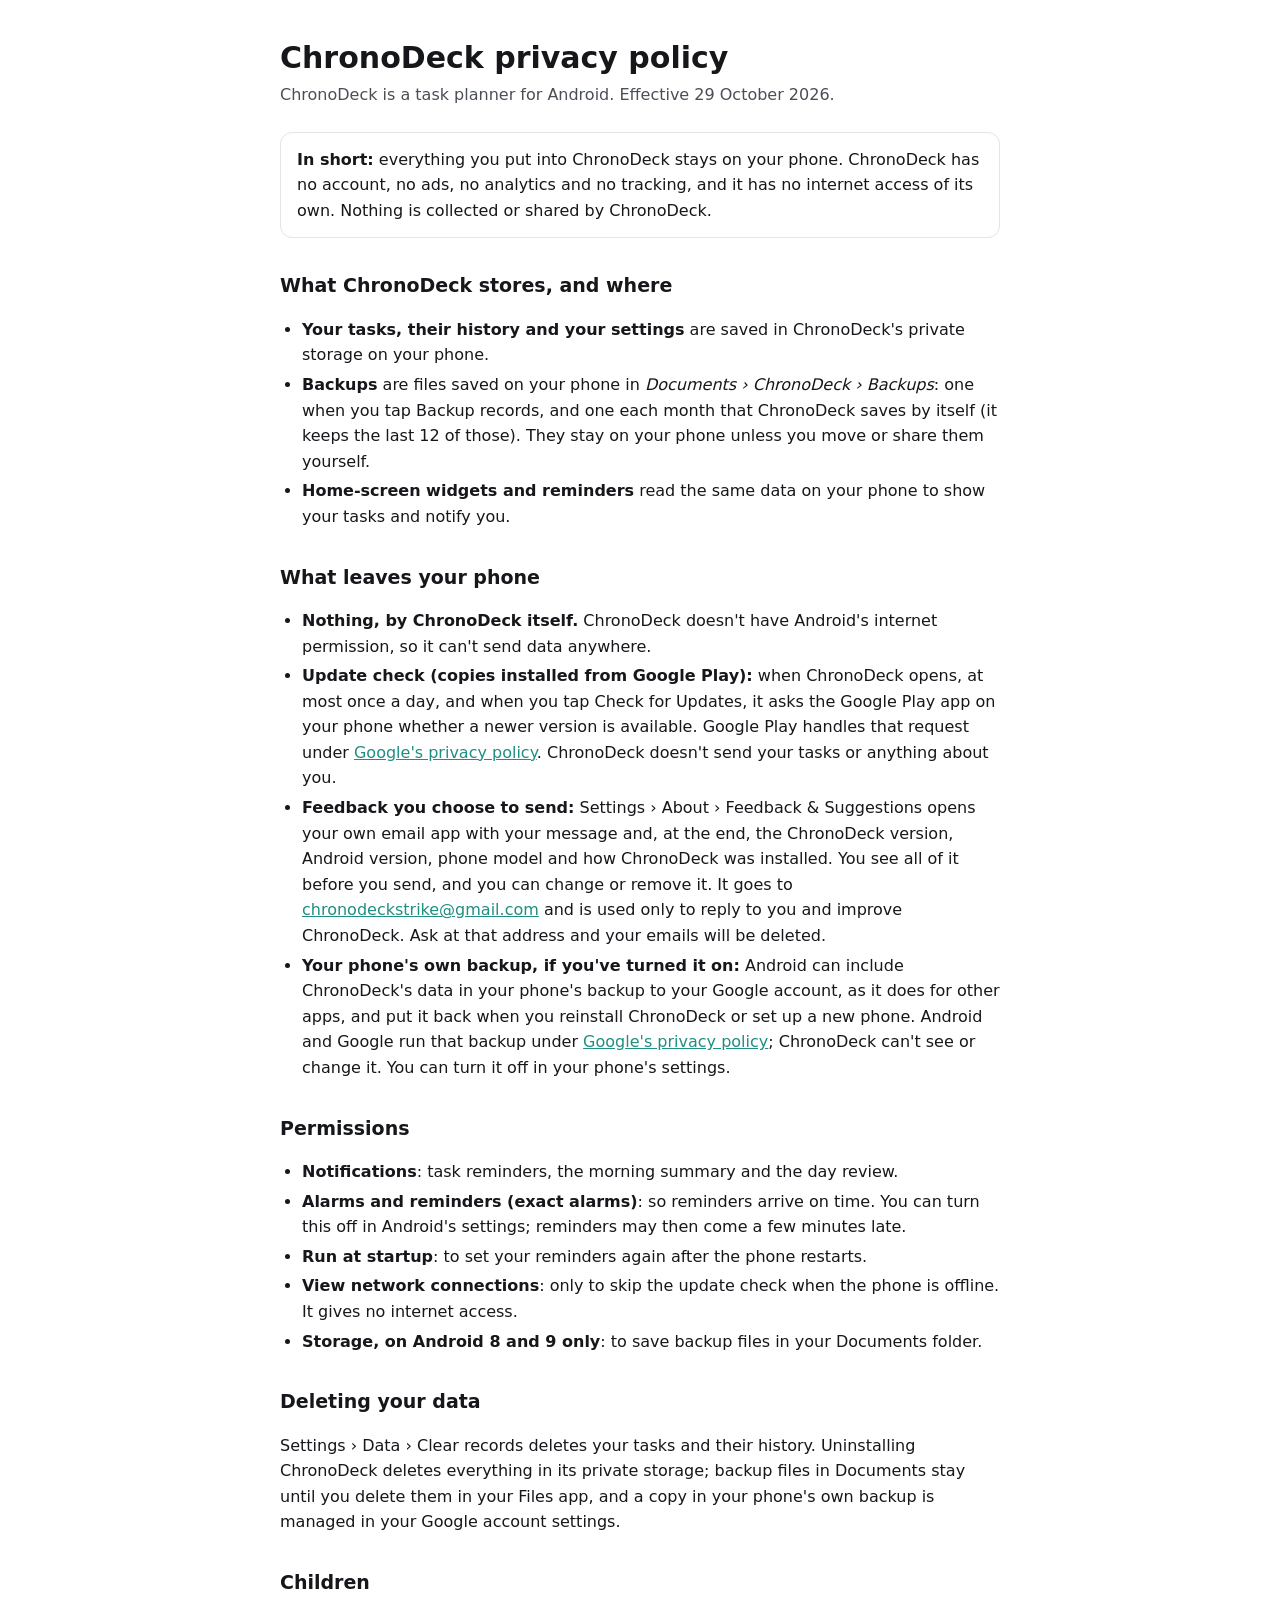
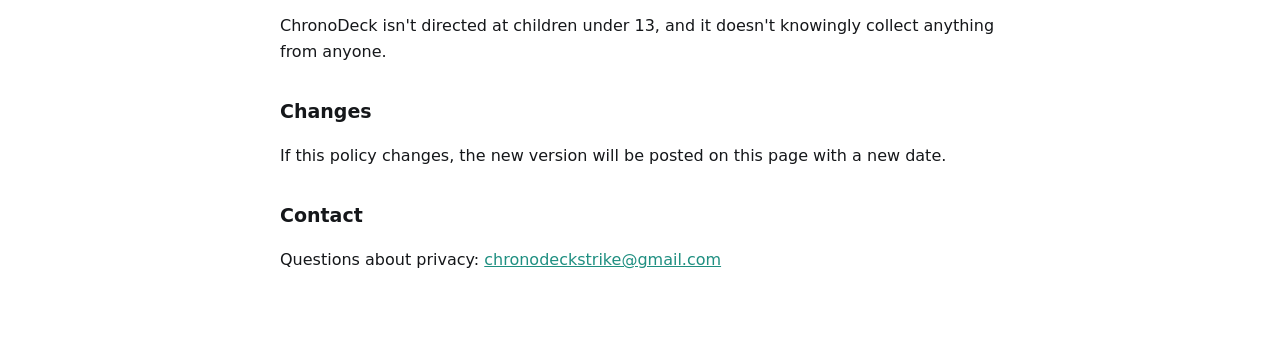
==== chronodeck/privacy.html @ 1023859e "Add the ChronoDeck privacy policy The Google Play listing for ChronoDeck links to /chronodeck/privac" ====
<!doctype html>
<html lang="en">
<head>
<meta charset="utf-8">
<meta name="viewport" content="width=device-width, initial-scale=1">
<title>ChronoDeck privacy policy</title>
<meta name="description" content="How ChronoDeck, the task planner for Android, handles your data.">
<style>
  :root { --bg: #ffffff; --ink: #15171a; --mut: #4a4f57; --line: #e3e5e8; --accent: #1f8f81; }
  @media (prefers-color-scheme: dark) { :root { --bg: #17191d; --ink: #eef0f2; --mut: #b4b9c1; --line: #2c3036; --accent: #3fc1b0; } }
  html { background: var(--bg); color: var(--ink); }
  body { margin: 0 auto; max-width: 720px; padding: 40px 16px 64px; font: 16px/1.6 system-ui, -apple-system, "Segoe UI", Roboto, sans-serif; }
  h1 { font-size: 30px; line-height: 1.2; margin: 0 0 6px; }
  h2 { font-size: 19px; margin: 32px 0 6px; }
  p, li { color: var(--ink); }
  .meta { color: var(--mut); margin: 0 0 24px; }
  ul { padding-left: 22px; }
  li { margin: 4px 0; }
  a { color: var(--accent); }
  .box { border: 1px solid var(--line); border-radius: 12px; padding: 14px 16px; margin: 20px 0; }
</style>
</head>
<body>
<h1>ChronoDeck privacy policy</h1>
<p class="meta">ChronoDeck is a task planner for Android. Effective 29 October 2026.</p>

<div class="box"><b>In short:</b> everything you put into ChronoDeck stays on your phone. ChronoDeck has no account, no ads,
no analytics and no tracking, and it has no internet access of its own. Nothing is collected or shared by ChronoDeck.</div>

<h2>What ChronoDeck stores, and where</h2>
<ul>
  <li><b>Your tasks, their history and your settings</b> are saved in ChronoDeck's private storage on your phone.</li>
  <li><b>Backups</b> are files saved on your phone in <i>Documents › ChronoDeck › Backups</i>: one when you tap Backup records,
    and one each month that ChronoDeck saves by itself (it keeps the last 12 of those). They stay on your phone unless you move or
    share them yourself.</li>
  <li><b>Home-screen widgets and reminders</b> read the same data on your phone to show your tasks and notify you.</li>
</ul>

<h2>What leaves your phone</h2>
<ul>
  <li><b>Nothing, by ChronoDeck itself.</b> ChronoDeck doesn't have Android's internet permission, so it can't send data anywhere.</li>
  <li><b>Update check (copies installed from Google Play):</b> when ChronoDeck opens, at most once a day, and when you tap Check for
    Updates, it asks the Google Play app on your phone whether a newer version is available. Google Play handles that request under
    <a href="https://policies.google.com/privacy">Google's privacy policy</a>. ChronoDeck doesn't send your tasks or anything about you.</li>
  <li><b>Feedback you choose to send:</b> Settings › About › Feedback &amp; Suggestions opens your own email app with your message
    and, at the end, the ChronoDeck version, Android version, phone model and how ChronoDeck was installed. You see all of it before
    you send, and you can change or remove it. It goes to <a href="mailto:chronodeckstrike@gmail.com">chronodeckstrike@gmail.com</a>
    and is used only to reply to you and improve ChronoDeck. Ask at that address and your emails will be deleted.</li>
  <li><b>Your phone's own backup, if you've turned it on:</b> Android can include ChronoDeck's data in your phone's backup to
    your Google account, as it does for other apps, and put it back when you reinstall ChronoDeck or set up a new phone.
    Android and Google run that backup under <a href="https://policies.google.com/privacy">Google's privacy policy</a>;
    ChronoDeck can't see or change it. You can turn it off in your phone's settings.</li>
</ul>

<h2>Permissions</h2>
<ul>
  <li><b>Notifications</b>: task reminders, the morning summary and the day review.</li>
  <li><b>Alarms and reminders (exact alarms)</b>: so reminders arrive on time. You can turn this off in Android's settings; reminders may then come a few minutes late.</li>
  <li><b>Run at startup</b>: to set your reminders again after the phone restarts.</li>
  <li><b>View network connections</b>: only to skip the update check when the phone is offline. It gives no internet access.</li>
  <li><b>Storage, on Android 8 and 9 only</b>: to save backup files in your Documents folder.</li>
</ul>

<h2>Deleting your data</h2>
<p>Settings › Data › Clear records deletes your tasks and their history. Uninstalling ChronoDeck deletes everything in its private
storage; backup files in Documents stay until you delete them in your Files app, and a copy in your phone's own backup is managed
in your Google account settings.</p>

<h2>Children</h2>
<p>ChronoDeck isn't directed at children under 13, and it doesn't knowingly collect anything from anyone.</p>

<h2>Changes</h2>
<p>If this policy changes, the new version will be posted on this page with a new date.</p>

<h2>Contact</h2>
<p>Questions about privacy: <a href="mailto:chronodeckstrike@gmail.com">chronodeckstrike@gmail.com</a></p>
</body>
</html>
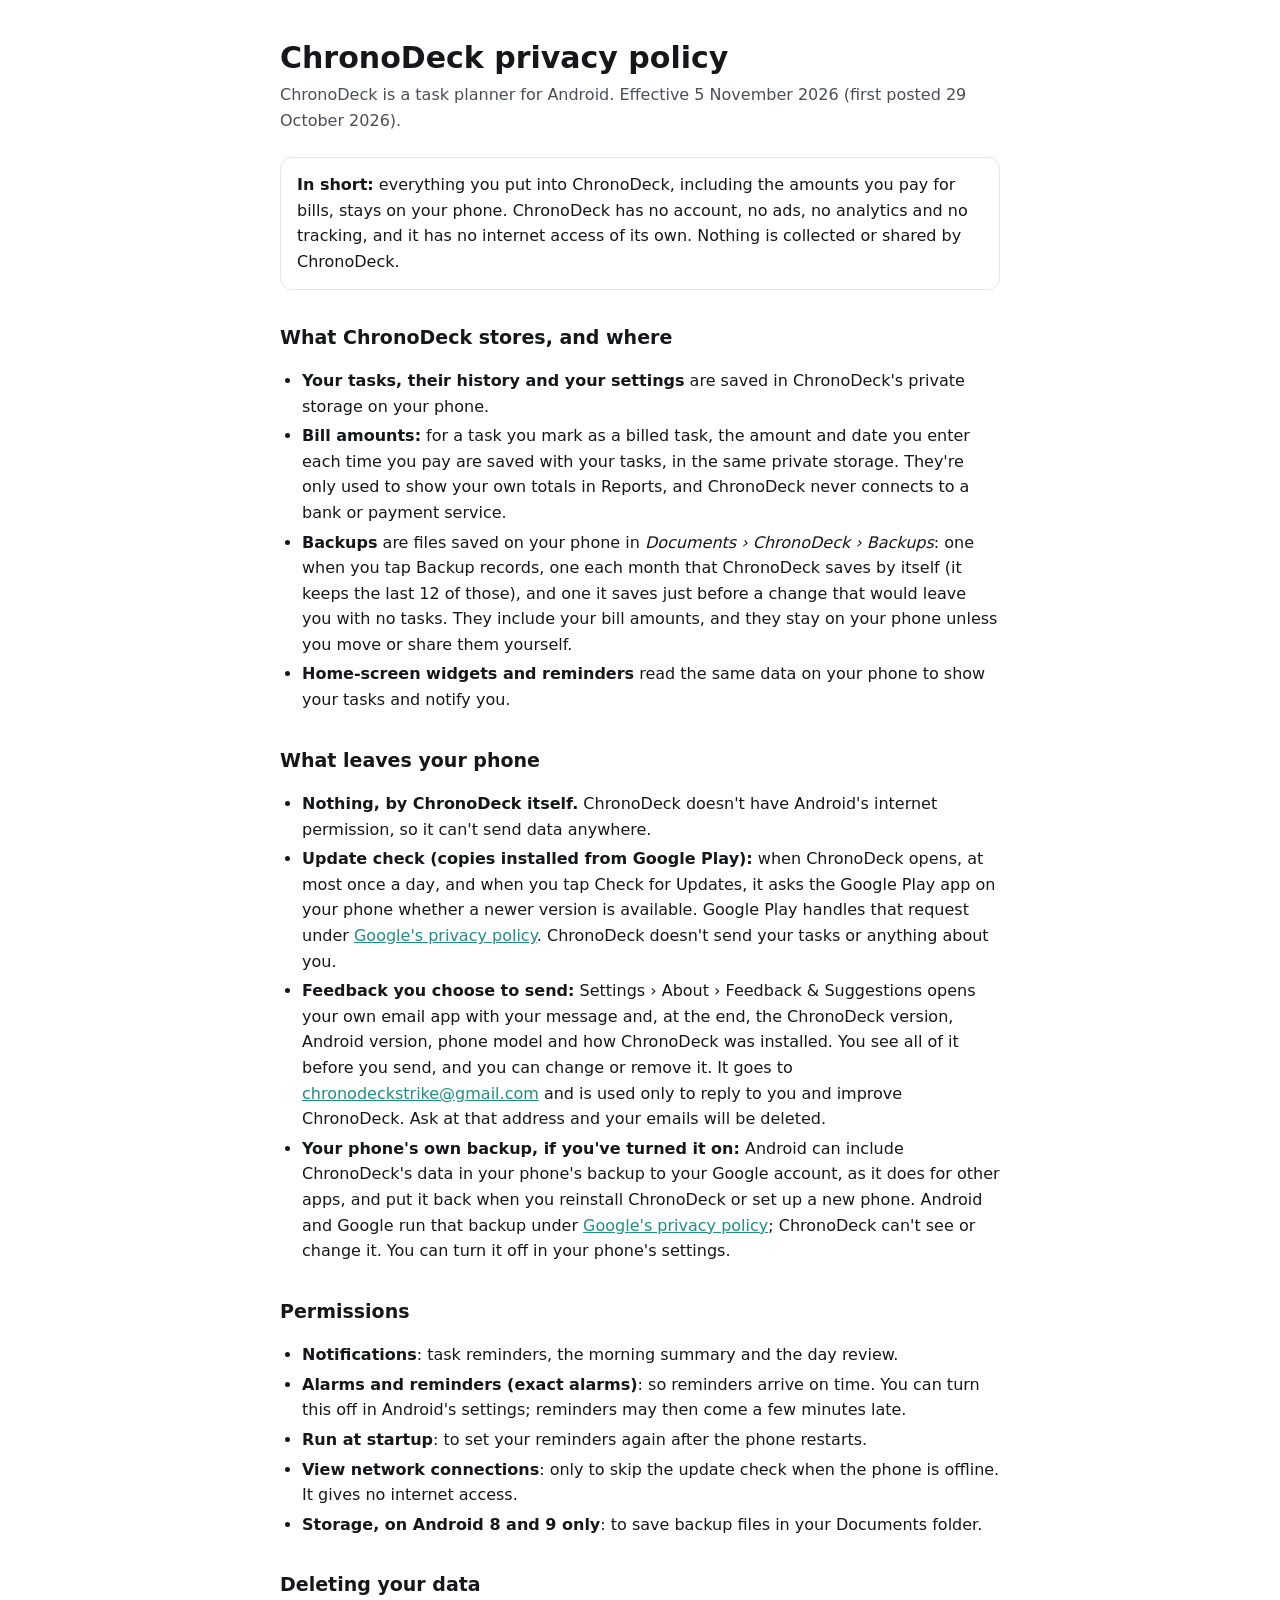
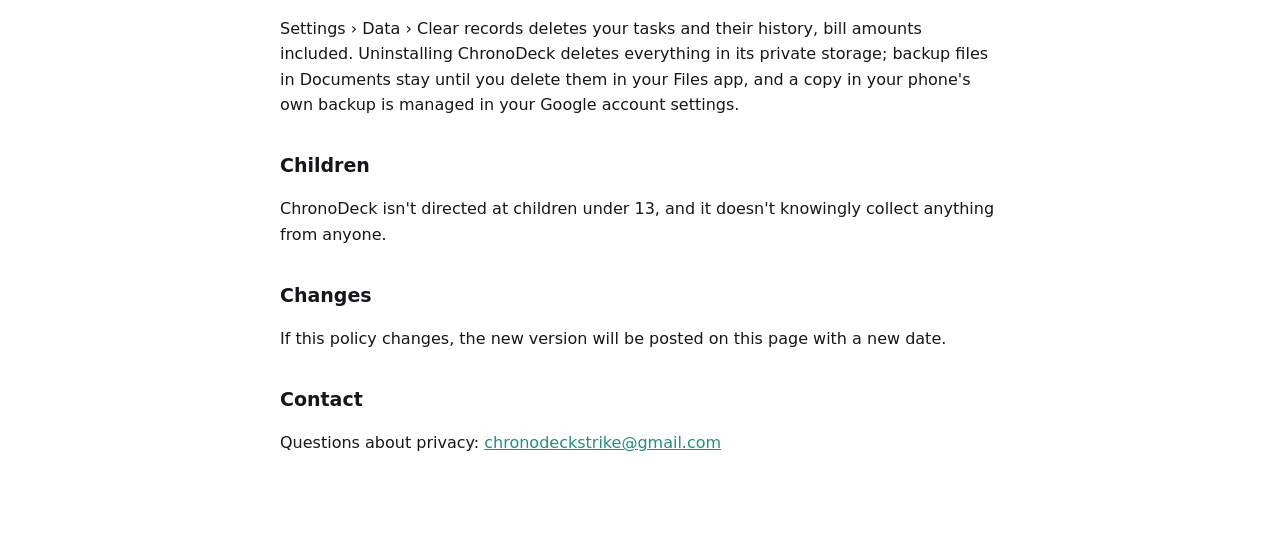
==== commit 5f51facb: "ChronoDeck privacy policy: bill amounts stay on the phone Billed tasks keep the amounts you enter in" ====
--- a/chronodeck/privacy.html
+++ b/chronodeck/privacy.html
@@ -22,17 +22,20 @@
 </head>
 <body>
 <h1>ChronoDeck privacy policy</h1>
-<p class="meta">ChronoDeck is a task planner for Android. Effective 29 October 2026.</p>
+<p class="meta">ChronoDeck is a task planner for Android. Effective 5 November 2026 (first posted 29 October 2026).</p>
 
-<div class="box"><b>In short:</b> everything you put into ChronoDeck stays on your phone. ChronoDeck has no account, no ads,
+<div class="box"><b>In short:</b> everything you put into ChronoDeck, including the amounts you pay for bills, stays on your phone. ChronoDeck has no account, no ads,
 no analytics and no tracking, and it has no internet access of its own. Nothing is collected or shared by ChronoDeck.</div>
 
 <h2>What ChronoDeck stores, and where</h2>
 <ul>
   <li><b>Your tasks, their history and your settings</b> are saved in ChronoDeck's private storage on your phone.</li>
+  <li><b>Bill amounts:</b> for a task you mark as a billed task, the amount and date you enter each time you pay are saved with
+    your tasks, in the same private storage. They're only used to show your own totals in Reports, and ChronoDeck never connects
+    to a bank or payment service.</li>
   <li><b>Backups</b> are files saved on your phone in <i>Documents › ChronoDeck › Backups</i>: one when you tap Backup records,
-    and one each month that ChronoDeck saves by itself (it keeps the last 12 of those). They stay on your phone unless you move or
-    share them yourself.</li>
+    one each month that ChronoDeck saves by itself (it keeps the last 12 of those), and one it saves just before a change that
+    would leave you with no tasks. They include your bill amounts, and they stay on your phone unless you move or share them yourself.</li>
   <li><b>Home-screen widgets and reminders</b> read the same data on your phone to show your tasks and notify you.</li>
 </ul>
 
@@ -62,7 +65,7 @@
 </ul>
 
 <h2>Deleting your data</h2>
-<p>Settings › Data › Clear records deletes your tasks and their history. Uninstalling ChronoDeck deletes everything in its private
+<p>Settings › Data › Clear records deletes your tasks and their history, bill amounts included. Uninstalling ChronoDeck deletes everything in its private
 storage; backup files in Documents stay until you delete them in your Files app, and a copy in your phone's own backup is managed
 in your Google account settings.</p>
 
